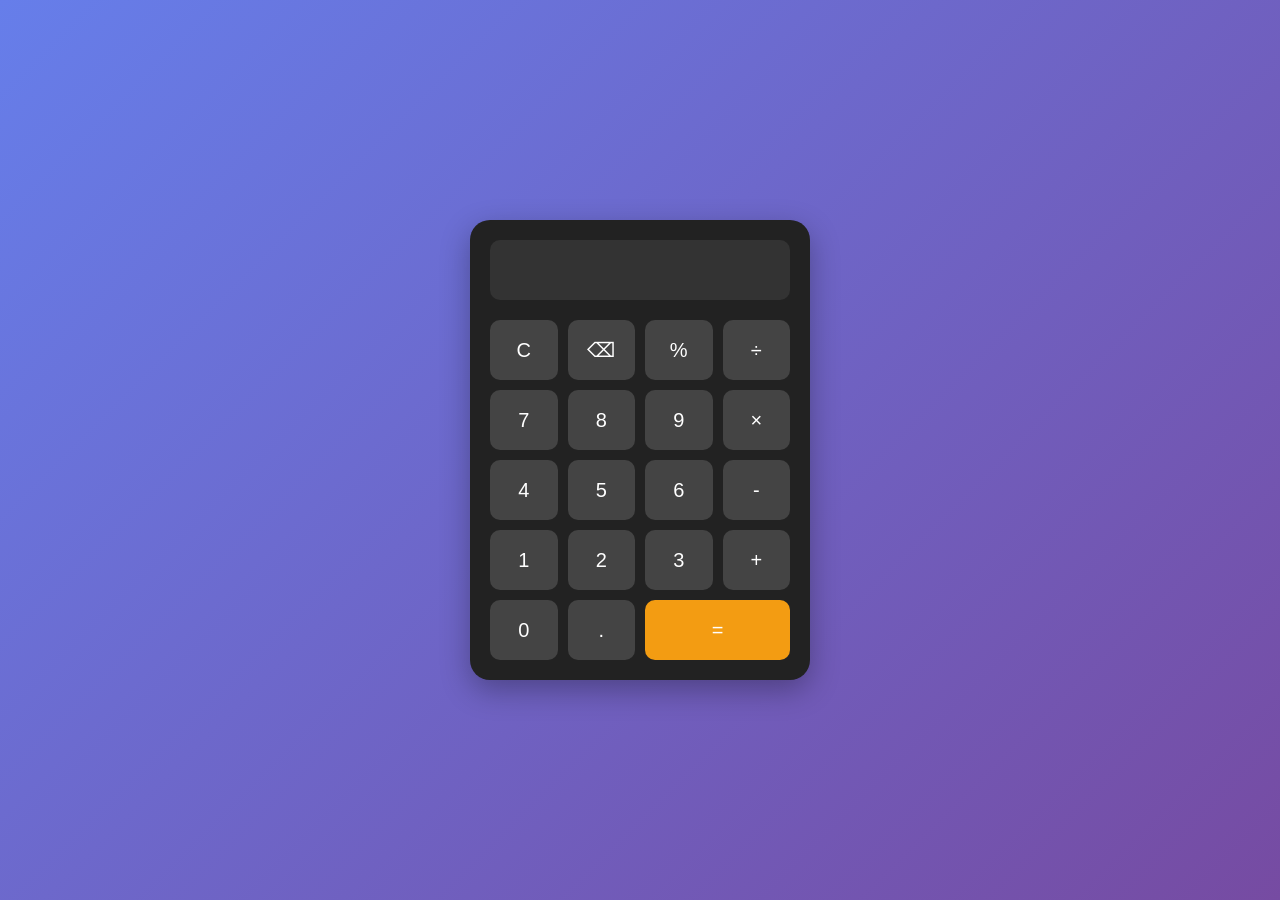
==== index.html @ 35ce1314 "Add files via upload" ====
<!DOCTYPE html>
<html>
<head>
    <title>Calculator</title>
    <link rel="stylesheet" href="style.css">
</head>
<body>
    <div class="calculator">
        <input type="text" id="display" readonly>
        
        <div class="buttons">
            <button onclick="clearDisplay()">C</button>
            <button onclick="deleteLast()">⌫</button>
            <button onclick="append('%')">%</button>
            <button onclick="append('/')">÷</button>
            
            <button onclick="append('7')">7</button>
            <button onclick="append('8')">8</button>
            <button onclick="append('9')">9</button>
            <button onclick="append('*')">×</button>
            
            <button onclick="append('4')">4</button>
            <button onclick="append('5')">5</button>
            <button onclick="append('6')">6</button>
            <button onclick="append('-')">-</button>
            
            <button onclick="append('1')">1</button>
            <button onclick="append('2')">2</button>
            <button onclick="append('3')">3</button>
            <button onclick="append('+')">+</button>
            
            <button onclick="append('0')">0</button>
            <button onclick="append('.')">.</button>
            <button onclick="calculate()" class="equals">=</button>
        </div>
    </div>
    
    <script src="calculator.js"></script>
</body>
</html>
---- style.css ----
body {
    display: flex;
    justify-content: center;
    align-items: center;
    height: 100vh;
    background: linear-gradient(135deg, #667eea 0%, #764ba2 100%);
    margin: 0;
    font-family: Arial, sans-serif;
}

.calculator {
    background: #222;
    border-radius: 20px;
    padding: 20px;
    width: 300px;
    box-shadow: 0 10px 30px rgba(0,0,0,0.3);
}

#display {
    width: 100%;
    height: 60px;
    background: #333;
    color: white;
    border: none;
    border-radius: 10px;
    font-size: 24px;
    text-align: right;
    padding: 0 15px;
    margin-bottom: 20px;
    box-sizing: border-box;
}

.buttons {
    display: grid;
    grid-template-columns: repeat(4, 1fr);
    gap: 10px;
}

button {
    height: 60px;
    border: none;
    border-radius: 10px;
    font-size: 20px;
    background: #444;
    color: white;
    cursor: pointer;
    transition: 0.2s;
}

button:hover {
    background: #555;
}

button:active {
    transform: scale(0.95);
}

.equals {
    background: #f39c12;
    grid-column: span 2;
}

.equals:hover {
    background: #e67e22;
}
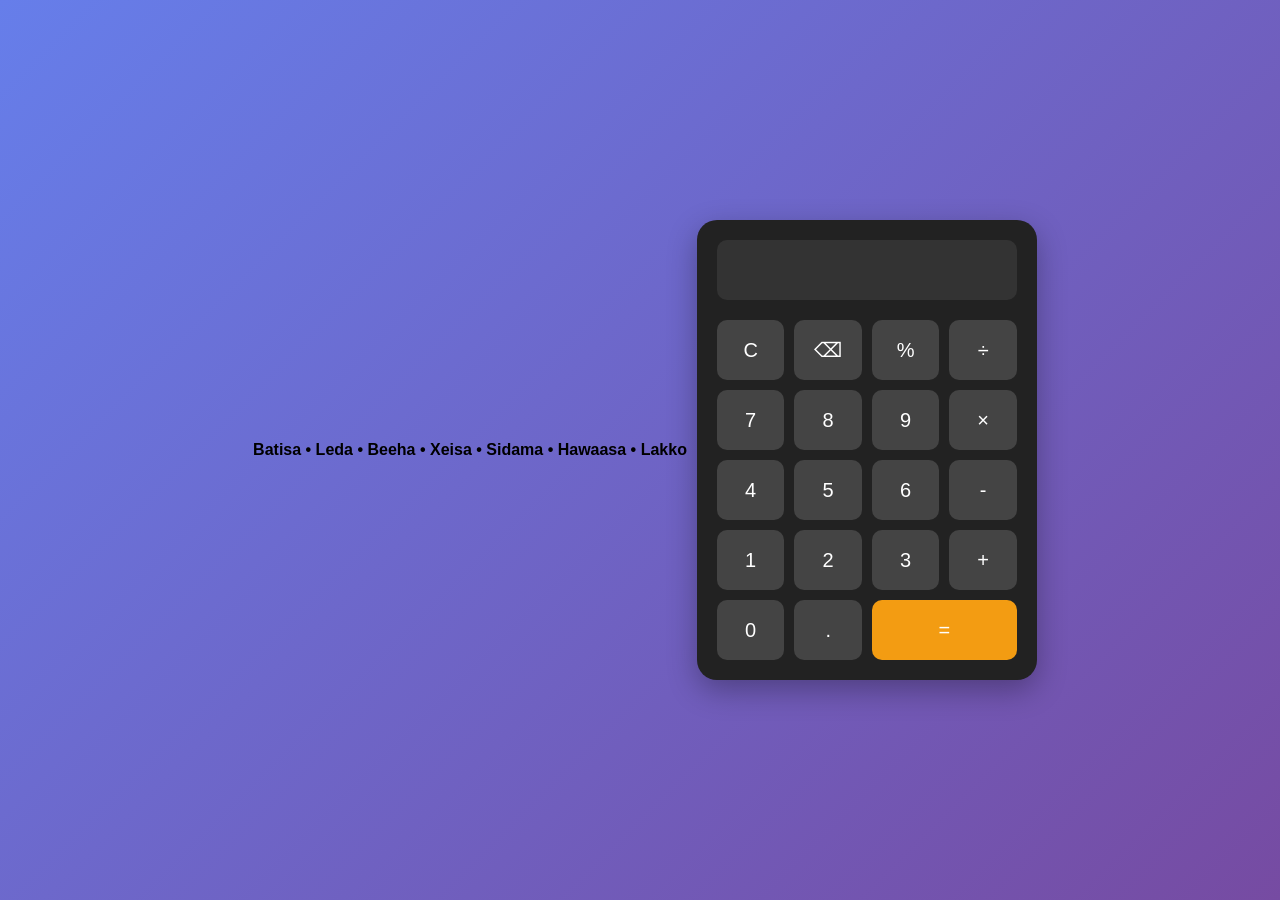
==== commit c8f1445e: "Update title and meta description in index.html" ====
--- a/index.html
+++ b/index.html
@@ -1,10 +1,13 @@
 <!DOCTYPE html>
 <html>
 <head>
-    <title>Calculator</title>
+    <title>Shimelis-apk1 - Batisa, Leda, Beeha, Xeisa, Sidama, Hawaasa, Lakko</title>
+    <meta name="description" content="Download Shimelis-apk1 for Batisa, Leda, Beeha, Xeisa, Sidama, Hawaasa, Lakko.">
     <link rel="stylesheet" href="style.css">
 </head>
 <body>
+    <h1 style="text-align:center; font-size:16px; margin:10px;">Batisa • Leda • Beeha • Xeisa • Sidama • Hawaasa • Lakko</h1>
+    
     <div class="calculator">
         <input type="text" id="display" readonly>
         
@@ -37,4 +40,4 @@
     
     <script src="calculator.js"></script>
 </body>
-</html>+</html>
